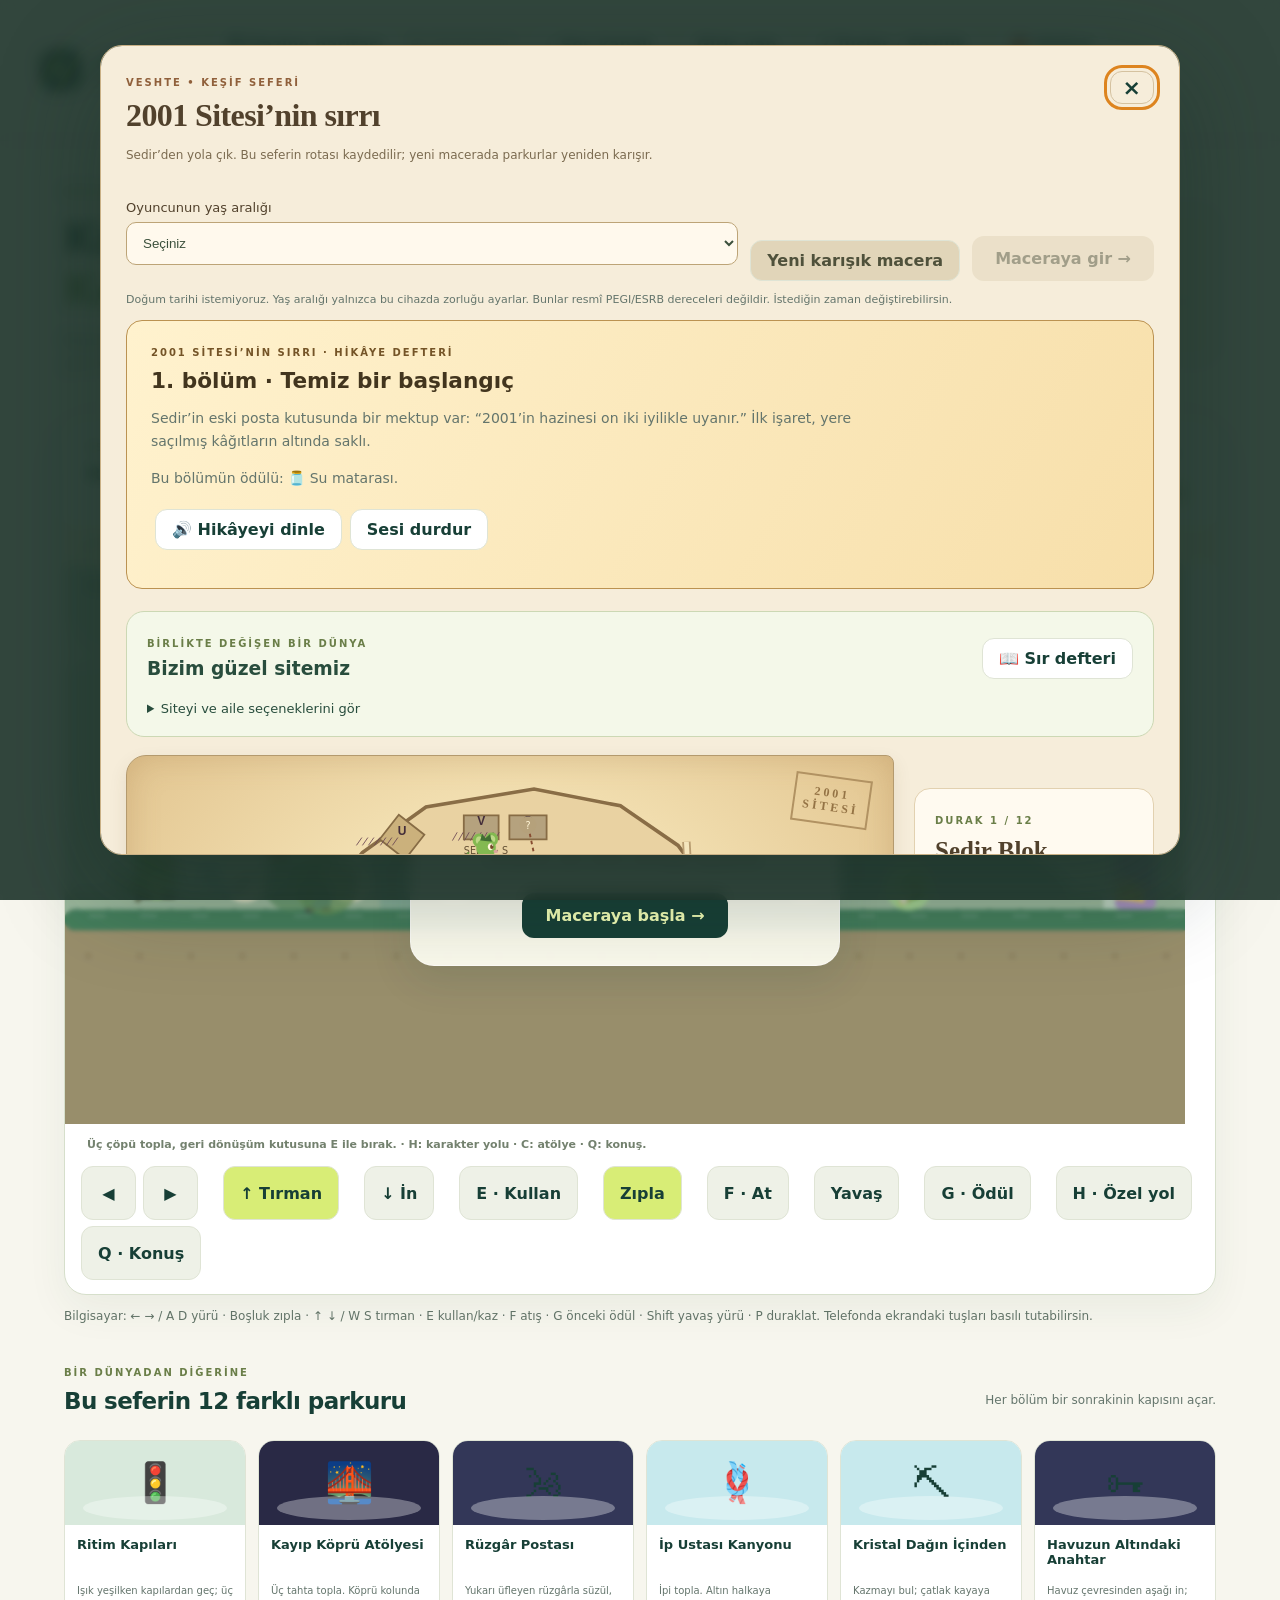
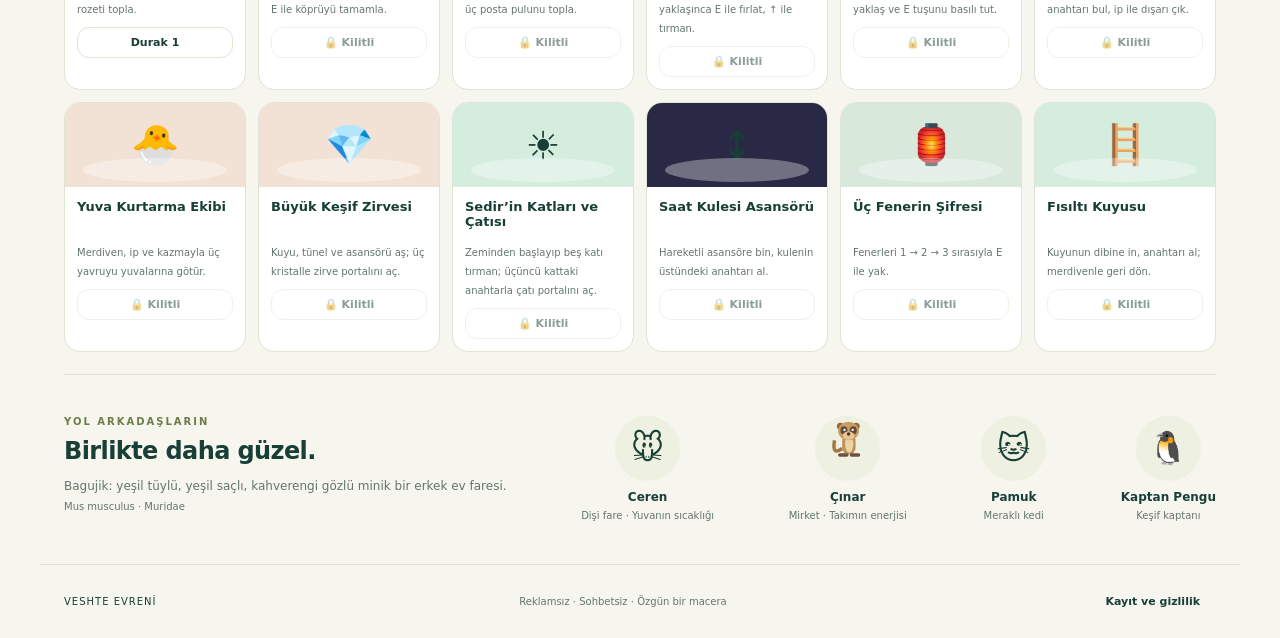
==== classic.html @ 57829d60 "Add installable 3D adventure with 20 stops and reliable delivery quests" ====
<!doctype html>
<html lang="tr"><head><meta charset="utf-8"><meta name="viewport" content="width=device-width, initial-scale=1, viewport-fit=cover"><meta name="theme-color" content="#123b35"><meta name="description" content="Bagujik ile altı dünyada özgün bir platform macerası."><title>Veshte Adventures</title><link rel="stylesheet" href="style.css?v=adventure4"><link rel="stylesheet" href="journey.css?v=adventure4"><link rel="manifest" href="manifest.webmanifest"><meta name="theme-color" content="#244d3d"></head>
<body><header><a class="brand" href="./"><span class="brand-icon">V</span><span>VESHTE <small>ADVENTURES</small></span></a><div class="top-actions"><span id="saveStatus">Bu cihazda kayıt</span><button id="sound" aria-pressed="false" title="Ses aç veya kapat">♪ Ses kapalı</button><button id="parent">Ebeveyn alanı</button></div></header>
<main><section class="intro"><div><span class="eyebrow">RÜZGAR'IN MACERA GÜNLÜĞÜ</span><h1>Küçük patiler.<br><em>Kocaman bir dünya.</em></h1><p>Bagujik ve arkadaşları seni bekliyor. Peynirleri topla,<br class="desktop"> yeni dünyaları keşfet, yuvaya neşe götür!</p></div><div class="progress-card"><span>KEŞİF DEFTERİN</span><strong id="totalStars">0 / 36 yıldız</strong><div class="progress-track"><i id="progressFill"></i></div><small id="profileLabel">Gezgin · Bu cihazdaki maceran</small></div></section>
<section class="game-shell" aria-label="Platform oyunu"><div class="game-top"><div><span id="worldBadge" class="world-badge">01 · PEYNİR TATİL KASABASI</span><h2 id="levelTitle">İlk patiler</h2></div><div class="hud"><span id="cheeseCount">🧀 0 / 12</span><span id="hearts" aria-label="3 can">♥ ♥ ♥</span><button id="pause" aria-label="Oyunu duraklat">Ⅱ</button><button id="restart" aria-label="Bölümü yeniden başlat">↻</button></div></div>
<div class="stage"><canvas id="game" width="960" height="480" tabindex="0" aria-label="Bagujik platform oyunu. A D ile yürü, boşluk ile zıpla, yukarı aşağı ile tırman, E ile araç kullan.">Bu oyun JavaScript ve Canvas destekli tarayıcı gerektirir.</canvas><div id="overlay" class="overlay"><div class="overlay-card"><span id="overlayTag" class="eyebrow">BAGUJIK İLE YOLA ÇIK</span><h2 id="overlayTitle">Macera seni çağırıyor!</h2><p id="overlayText">Ceren: Tatil kasabasının pikniği için peynir toplayalım. Işıklı kapıya ulaş!</p><button id="play" class="primary">Maceraya başla <span>→</span></button><button id="next" class="primary" hidden>Sonraki bölüm →</button></div></div></div>
<div class="game-bottom"><span id="hint">← → / A D: yürü · Boşluk / ↑: zıpla · P: duraklat</span><span>✦ Her adım bir keşif</span></div><div class="touch-controls" aria-label="Dokunmatik kontroller"><div><button data-control="left" aria-label="Sola yürü">◀</button><button data-control="right" aria-label="Sağa yürü">▶</button></div><button data-control="up" aria-label="Yukarı tırman" class="jump">↑ Tırman</button><button data-control="down" aria-label="Aşağı in">↓ İn</button><button data-control="action">E · Kullan</button><button data-control="jump" class="jump">Zıpla</button><button data-control="fire">F · At</button><button data-control="walk">Yavaş</button><button data-control="gift">G · Ödül</button><button data-control="hero">H · Özel yol</button><button data-control="talk">Q · Konuş</button></div></section>
<p class="control-legend">Bilgisayar: ← → / A D yürü · Boşluk zıpla · ↑ ↓ / W S tırman · E kullan/kaz · F atış · G önceki ödül · Shift yavaş yürü · P duraklat. Telefonda ekrandaki tuşları basılı tutabilirsin.</p><section class="world-section"><div class="section-title"><div><span class="eyebrow">BİR DÜNYADAN DİĞERİNE</span><h2>Keşif haritan</h2></div><p>Her bölüm bir sonrakinin kapısını açar.</p></div><div id="worlds" class="world-grid"></div></section>
<section class="friends"><div><span class="eyebrow">YOL ARKADAŞLARIN</span><h2>Birlikte daha güzel.</h2><p>Bagujik: yeşil tüylü, yeşil saçlı, kahverengi gözlü minik bir erkek ev faresi.<br><small>Mus musculus · Muridae</small></p></div><div class="friend"><span>🐭</span><b>Ceren</b><small>Dişi fare · Yuvanın sıcaklığı</small></div><div class="friend"><span><img src="cinar.svg" alt="Mirket" width="38" height="42"></span><b>Çınar</b><small>Mirket · Takımın enerjisi</small></div><div class="friend"><span>🐱</span><b>Pamuk</b><small>Meraklı kedi</small></div><div class="friend"><span>🐧</span><b>Kaptan Pengu</b><small>Keşif kaptanı</small></div></section></main>
<footer>VESHTE EVRENİ <span>Reklamsız · Sohbetsiz · Özgün bir macera</span><button id="privacy">Kayıt ve gizlilik</button></footer>
<dialog id="parentDialog"><form method="dialog"><button class="close" aria-label="Kapat">×</button></form><span class="eyebrow">YETİŞKİNLER İÇİN</span><h2>Ebeveyn alanı</h2><p>Çocuğun e-postası, gerçek adı veya doğum tarihi gerekmez. Hesabı ebeveyn yönetir; oyunda yalnızca takma ad görünür.</p><label>Oyuncunun takma adı<input id="nickname" maxlength="20" placeholder="Gezgin" autocomplete="off"></label><button id="saveNickname">Takma adı kaydet</button><hr><div id="authArea"><p id="authInfo">Bulut kaydı henüz bağlanmadı. Şimdilik ilerleme bu tarayıcıda saklanır.</p><label>Ebeveyn e-posta adresi<input id="email" type="email" autocomplete="email" disabled></label><label class="check"><input id="consent" type="checkbox" disabled> Ebeveynim; takma adın ve oyun ilerlemesinin hesabımda saklanmasını kabul ediyorum.</label><button id="sendCode" disabled>Giriş / üyelik kodu gönder</button><div id="verifyArea" hidden><label>E-postadaki tek kullanımlık kod<input id="otp" inputmode="numeric" autocomplete="one-time-code" maxlength="10"></label><button id="verifyCode">Girişi tamamla</button></div></div><div id="loggedIn" hidden><p>Ebeveyn hesabı açık. Bulut kaydı etkin.</p><button id="sync">İlerlemeyi eşitle</button><button id="logout">Hesaptan çık</button><button id="deleteCloud" class="danger">Buluttaki oyun kaydını sil</button></div><p id="authStatus" role="status"></p><hr><button id="exportSave">Kaydı yedekle</button><label class="file-label">Yedek yükle<input id="importSave" type="file" accept="application/json,.json"></label><button id="resetSave" class="danger">Bu cihazdaki kaydı sıfırla</button><p class="fine">Tarayıcı verilerini silmek yerel kaydı siler. Yedek indirerek saklayabilirsiniz. Oturum yalnızca bu sekme açıkken sürer. Çıkışta misafir kaydına dönülür.</p></dialog>
<dialog id="privacyDialog"><form method="dialog"><button class="close" aria-label="Kapat">×</button></form><h2>Maceranın kaydı</h2><p>Oyun; takma ad, açılan bölümler, en iyi peynir sayıları, yaş aralığı, karakter, kazanılan yetenekler, sefer sırası, soru geçmişi ve ses tercihlerini bu cihazın tarayıcısında saklar. Reklam, sohbet, konum takibi ve herkese açık oyuncu profili yoktur.</p><p>İsteğe bağlı bulut hesabı bağlandığında ebeveyn e-postası Supabase Auth'ta; takma ad ve oyun ilerlemesi yalnızca o ebeveynin erişebildiği kayıtta tutulur. Ebeveyn alanından oyun kaydı silinebilir. Hesabın kendisinin silinmesi için proje sahibi Supabase yönetiminden hesabı kaldırmalıdır.</p><p>Üyelik olmadan da tüm dünyalar oynanarak açılır.</p></dialog>
<script src="config.js?v=adventure4"></script><script src="engine.js?v=adventure4"></script><script src="expedition.js?v=adventure4"></script><script src="community.js?v=adventure4"></script><script src="living.js?v=adventure4"></script><script src="heroes.js?v=adventure4"></script><script src="puzzles.js?v=adventure4"></script><script src="civic-questions.js?v=adventure4"></script><script src="soundscape.js?v=adventure4"></script><script src="mechanisms.js?v=adventure4"></script><script src="community-art.js?v=adventure4"></script><script src="adventure-core.js?v=adventure4"></script><script src="game.js?v=adventure4"></script><script src="journey.js?v=adventure4"></script><script src="expedition-ui.js?v=adventure4"></script><script src="community-ui.js?v=adventure4"></script><script src="living-ui.js?v=adventure4"></script><script src="account-core.js?v=adventure4"></script><script src="account.js?v=adventure4"></script></body></html>
---- style.css ----
:root{--ink:#173f36;--muted:#64756c;--paper:#f7f6ee;--green:#d8ed76;--line:#dfe4d5}*{box-sizing:border-box}body{margin:0;background:var(--paper);color:var(--ink);font-family:Segoe UI,system-ui,sans-serif}button,input{font:inherit}button{cursor:pointer;border:1px solid var(--line);border-radius:12px;padding:10px 16px;color:var(--ink);background:#fff;font-weight:650}button:hover:not(:disabled){background:#eef3df}button:focus-visible,a:focus-visible,input:focus-visible,canvas:focus-visible{outline:3px solid #dd841f;outline-offset:3px}button:disabled{opacity:.5;cursor:not-allowed}button[hidden],[hidden]{display:none!important}header{max-width:1280px;margin:auto;display:flex;align-items:center;justify-content:space-between;padding:24px 40px;border-bottom:1px solid var(--line)}.brand{text-decoration:none;display:flex;align-items:center;gap:12px;font-weight:900;letter-spacing:2px;color:var(--ink)}.brand small{display:block;font-size:10px;letter-spacing:4px;margin-top:2px}.brand-icon{display:grid;place-items:center;width:42px;height:42px;background:var(--ink);color:var(--green);border-radius:15px;font-size:29px;transform:rotate(-7deg)}.top-actions{display:flex;align-items:center;gap:10px}.top-actions>span{font-size:12px;color:var(--muted);margin-right:8px}main{max-width:1200px;margin:auto;padding:0 24px}.intro{display:flex;justify-content:space-between;align-items:center;padding:40px 0 30px;gap:25px}.eyebrow{font-size:10px;font-weight:800;letter-spacing:2px;color:#6a7e48}h1{font-size:clamp(28px,3.5vw,44px);line-height:1.15;letter-spacing:-1.6px;margin:14px 0}h1 em{font-style:normal;color:#668b42}p{line-height:1.65;color:var(--muted);font-size:14px}h2{margin:8px 0;font-size:23px;letter-spacing:-.6px}.progress-card{background:#eeefdf;border:1px solid #e0e2cb;border-radius:18px;padding:23px;width:255px}.progress-card>span{font-size:10px;letter-spacing:1.6px}.progress-card strong{display:block;font-size:24px;margin:10px 0}.progress-card small{font-size:11px;color:var(--muted)}.progress-track{height:6px;background:#d9ddc9;border-radius:20px;margin-bottom:14px;overflow:hidden}.progress-track i{display:block;height:100%;background:#6c963e}.game-shell{background:#fff;border-radius:22px;overflow:hidden;border:1px solid #d6dfcb;box-shadow:0 14px 40px #254b3010}.game-top{padding:16px 22px;display:flex;justify-content:space-between;align-items:center;gap:10px}.world-badge{font-size:10px;font-weight:800;letter-spacing:1.4px;color:#71804e}.game-top h2{font-size:18px;margin-bottom:0}.hud{display:flex;align-items:center;gap:15px;font-weight:750}.hud>span{background:#f5f4e8;padding:8px 12px;border-radius:9px;font-size:14px}#hearts{color:#d96857}.hud button{padding:7px 12px}.stage{position:relative;background:#cde9c8;aspect-ratio:2/1;max-height:560px}canvas{width:100%;height:100%;display:block;touch-action:none}.overlay{position:absolute;inset:0;display:grid;place-items:center;background:#18453229;backdrop-filter:blur(2px);padding:12px}.overlay-card{max-width:430px;text-align:center;background:#fffef3f5;border:1px solid #fff9;padding:27px 32px;border-radius:24px;box-shadow:0 12px 40px #193e3420}.overlay h2{font-size:29px}.primary{background:var(--ink);color:#f4ffb7;border:0;padding:13px 23px;margin-top:8px}.primary:hover:not(:disabled){background:#2d5b43}.primary span{padding-left:28px}.game-bottom{display:flex;justify-content:space-between;padding:13px 22px;color:#73816e;font-size:11px}.touch-controls{display:flex;justify-content:space-between;padding:0 16px 14px;touch-action:none;user-select:none}.touch-controls button{min-width:65px;min-height:46px;background:#eef1e7;margin-right:7px;touch-action:none}.touch-controls .jump{background:var(--green);min-width:120px}.section-title{display:flex;justify-content:space-between;align-items:end;margin:35px 0 18px}.section-title p{font-size:12px}.world-grid{display:grid;grid-template-columns:repeat(6,1fr);gap:12px}.world-card{border:1px solid var(--line);background:#fff;border-radius:16px;overflow:hidden}.world-art{height:84px;display:flex;align-items:center;justify-content:center;font-size:39px;position:relative;background:var(--tint)}.world-art:after{content:'';position:absolute;width:80%;height:24px;border-radius:50%;background:#fff5;bottom:5px}.world-info{padding:12px}.world-info h3{font-size:13px;min-height:34px;margin:0 0 8px}.world-info small{font-size:10px;color:var(--muted)}.level-buttons{display:flex;gap:6px;margin-top:10px}.level-buttons button{padding:8px 4px;flex:1;font-size:11px}.level-buttons .active{background:var(--ink);color:white}.friends{display:flex;align-items:center;justify-content:space-between;gap:20px;padding:35px 0;margin-top:22px;border-top:1px solid var(--line)}.friends h2{font-size:24px}.friends p{font-size:12px}.friend{text-align:center}.friend span{display:block;font-size:32px;background:#eef0e1;border-radius:50%;width:65px;height:65px;line-height:65px;margin:auto auto 9px}.friend b{display:block;font-size:12px}.friend small{font-size:10px;color:var(--muted)}footer{max-width:1200px;margin:auto;display:flex;justify-content:space-between;align-items:center;padding:20px 24px;border-top:1px solid var(--line);font-size:10px;letter-spacing:1px}footer span{color:var(--muted);letter-spacing:0}footer button{border:0;background:transparent;font-size:11px}dialog{border:1px solid var(--line);border-radius:22px;padding:30px;max-width:520px;width:calc(100% - 28px);color:var(--ink);max-height:90dvh}dialog::backdrop{background:#103c3677}dialog label{display:block;font-size:13px;margin:16px 0}dialog input:not([type=checkbox]){display:block;width:100%;padding:11px;border:1px solid #cbd4c3;border-radius:9px;margin-top:7px}.close{float:right;border:0;padding:0 8px;font-size:24px}hr{border:0;border-top:1px solid var(--line);margin:23px 0}.danger{color:#a54737;margin-top:10px}.fine{font-size:11px}.check{line-height:1.5}.file-label input{font-size:12px}#authStatus{font-size:13px;font-weight:600}@media(max-width:760px){header{padding:16px}.top-actions{gap:6px}.top-actions>span{display:none}.top-actions button{font-size:11px;padding:8px}.brand{font-size:12px;gap:7px}.brand small{font-size:7px}.brand-icon{width:32px;height:32px;font-size:22px}main{padding:0 12px}.intro{padding:25px 6px 20px}.intro p{font-size:12px}.progress-card{display:none}h1{font-size:32px}.world-grid{grid-template-columns:repeat(3,1fr)}.game-top{padding:12px;align-items:flex-start}.world-badge{font-size:8px;letter-spacing:.7px}.game-top h2{font-size:14px}.hud{gap:4px}.hud>span{font-size:11px;padding:6px}.hud button{padding:4px 8px}.stage{aspect-ratio:1.45/1}.overlay-card{padding:16px;max-width:320px}.overlay h2{font-size:22px}.overlay p{font-size:12px;margin:8px 0}.overlay .eyebrow{font-size:8px}.primary{padding:10px 15px;font-size:13px}.game-bottom{padding:10px 12px;font-size:9px}.game-bottom>span:last-child{display:none}.section-title{margin-top:28px}.section-title p{display:none}.friends{flex-wrap:wrap;gap:14px}.friends>div:first-child{width:100%}.friend{flex:1}.friend small{font-size:8px}.friend span{width:48px;height:48px;line-height:48px;font-size:26px}footer{padding:14px;font-size:8px}footer span{display:none}}@media(max-height:520px) and (orientation:landscape){.intro,.world-section,.friends,footer,header{display:none}.stage{height:calc(100dvh - 150px);aspect-ratio:auto}.game-shell{border-radius:0}.game-bottom{display:none}.touch-controls{padding-top:8px}}
---- journey.css ----
#journeyDialog{max-width:1080px;width:calc(100% - 24px);background:#f6edda;padding:25px;color:#51412c;border:1px solid #c9b085;box-shadow:0 30px 100px #172e2266}#journeyDialog::backdrop{background:#1e342be8;backdrop-filter:blur(7px)}.map-heading{display:flex;justify-content:space-between;gap:16px;align-items:start}.map-heading h2{font-family:Georgia,serif;font-size:32px;margin:7px 0}.map-heading .eyebrow{color:#90603b}.map-heading button{background:transparent;border-color:#d5c2a0;font-size:22px;padding:3px 12px}.map-intro{font-size:12px;margin:5px 0 18px;color:#7b6b50}.map-layout{display:grid;grid-template-columns:minmax(0,1fr) 240px;gap:20px;align-items:center}.parchment{position:relative;background:radial-gradient(ellipse at 50% 40%,#f8e9bd 15%,#dfc08a 95%);border:1px solid #b49a6e;border-radius:20px 8px 19px 11px;box-shadow:inset 0 0 32px #9d754544,0 7px 18px #5c48291a;overflow:hidden}.parchment svg{display:block;width:100%;padding:15px 5px 0}.map-stamp{position:absolute;top:20px;right:23px;text-align:center;font:700 12px/1.2 Georgia,serif;letter-spacing:3px;color:#947345;transform:rotate(8deg);border:2px double #b19262;padding:8px}.map-caption{display:block;text-align:center;font:italic 10px Georgia,serif;color:#806742;padding:0 12px 15px}.map-card{background:#fffaf0;border:1px solid #e2d1b0;padding:20px;border-radius:16px}.map-card h3{font-family:Georgia,serif;font-size:25px;margin:9px 0}.map-card small{color:#a0845a;font-size:11px}.map-card p{color:#7f7059;font-size:12px}.map-card .primary{width:100%;font-size:12px;padding:12px 8px}.map-card .fine{font-size:10px}#stopStars{color:#ac7332;font-size:12px}.character-heading{display:flex;align-items:center;justify-content:space-between;margin-top:17px}.character-heading h3{font-size:14px}.character-heading span{font-size:10px;color:#938066}.character-grid{display:grid;grid-template-columns:repeat(5,1fr);gap:9px}.character-grid button{background:#fff9ed;border-color:#e2d1b0;padding:12px 8px;display:flex;flex-direction:column;align-items:center;gap:5px;color:#574632}.character-grid button[aria-pressed=true]{background:#e1e6c5;border:2px solid #758553;padding:11px 7px}.character-grid span{font-size:24px}.character-grid b{font-size:12px}.character-grid small{font-size:9px;line-height:1.4;font-weight:400}.stop-list{display:grid;grid-template-columns:repeat(6,1fr);gap:6px;margin-top:17px}.stop-list button{font-size:10px;padding:9px 6px;background:#f6edda;border-color:#dfcfaf;color:#7d6747}.stop-list button.selected{background:#8c5335;color:#fff5db;border-color:#8c5335}.stop-list button:disabled{opacity:.5}.map-note{font-size:9px;text-align:center;color:#9a8667;margin-bottom:0}#challengeDialog{background:#fff8e7;max-width:480px}#challengeChoices{display:flex;gap:10px;flex-wrap:wrap}#challengeChoices button{flex:1;min-width:90px;padding:16px 10px;background:#e9e9cd}#challengeFeedback{color:#896233;min-height:25px}#challengeMap{font-size:12px}#powerStatus{font-size:11px;color:#6d8149}@media(max-width:760px){#journeyDialog{padding:17px;max-height:94dvh}.map-heading h2{font-size:25px}.map-intro{font-size:11px}.map-layout{grid-template-columns:1fr;gap:10px}.map-card{padding:12px}.map-card h3{font-size:20px;margin:4px 0}.map-card p{margin:6px 0}.map-card .fine{display:none}.map-stamp{font-size:8px;top:12px;right:15px;padding:5px}.parchment svg{padding:7px 0 0}.map-caption{font-size:8px;padding-bottom:9px}.character-grid{grid-template-columns:repeat(3,1fr)}.character-grid button{padding:9px 5px}.character-grid button[aria-pressed=true]{padding:8px 4px}.character-grid small{font-size:8px}.stop-list{grid-template-columns:repeat(3,1fr)}#openMap{font-size:0}#openMap:after{content:'🗺';font-size:17px}.game-bottom{display:block}#powerStatus{display:block!important;font-size:10px;margin-top:5px}}

.parchment svg{max-height:43dvh} @media(max-width:760px){.parchment svg{max-height:34dvh}}
.age-row{display:flex;flex-wrap:wrap;align-items:end;gap:12px}.age-row label{flex:1;font-size:13px}.age-row select{display:block;width:100%;padding:12px;margin-top:7px;border:1px solid #bda477;border-radius:10px;background:#fff9ed;color:#3c503c}.age-row button{background:#e1d5b9;color:#4f513b}.character-grid canvas{width:90px;height:100px;object-fit:contain}.character-grid button{min-height:150px}.character-grid small{font-size:11px}#heroDialog{width:min(440px,94vw);background:linear-gradient(135deg,#f6e4ab,#fff8e5 45%,#c8d5ae);border:3px solid #b59a59;border-radius:24px;color:#3f4b35;text-align:center}#closeHero{float:right}#heroCard h2{font:700 35px Georgia;margin:10px}#heroCard p{font-size:13px}#heroPortrait canvas{max-width:100%}.stat-grid{display:grid;grid-template-columns:repeat(3,1fr);gap:10px}.stat-grid div{display:grid;gap:4px}.stat-grid b{font-size:28px}.stat-grid span{font-size:12px}.stat-grid meter{width:100%}.abilities{text-align:left;padding-left:20px;font-size:13px;line-height:1.8}#chooseHero{width:100%;margin-top:10px}#challengeDialog{max-width:600px;width:calc(100% - 30px)}#challengeText{font-size:19px;line-height:1.7}#challengeChoices button{min-height:58px}#challengeDialog>button{font-size:12px;margin:5px 2px}.audio-options{display:grid;gap:12px;padding:15px}.audio-options label{display:flex;gap:15px;justify-content:space-between}.touch-controls{display:flex!important;flex-wrap:wrap;justify-content:space-between;gap:7px}.touch-controls button{min-height:48px;min-width:48px;touch-action:none}#hint{font-weight:600;line-height:1.5}.game-bottom{display:block}#powerStatus{display:block;margin-top:7px}.fine{line-height:1.5}details{margin-top:15px;font-size:13px}#mapWalker{pointer-events:none}@media(max-width:600px){.character-grid{grid-template-columns:repeat(2,1fr)}.character-grid canvas{height:85px}.touch-controls button{padding:10px}.map-heading h2{font-size:24px}}
#heroPortrait canvas{width:180px;height:160px;margin:0 auto}.character-grid canvas{width:90px;height:100px}.character-grid small{min-height:30px}
.control-legend{font-size:12px;color:#617367;line-height:1.6}@media(max-width:600px){.age-row{flex-direction:column;align-items:stretch}.age-row label{width:100%}.age-row select{min-width:0;width:100%}.age-row button{width:100%}}
.chapter-panel{padding:20px 24px;margin:12px 0 22px;border:1px solid #bb9251;border-radius:16px;background:linear-gradient(120deg,#fff2ce,#f7dfaa);color:#42351e}.chapter-panel h3{font-size:1.35rem;margin:8px 0}.chapter-panel p{line-height:1.65;max-width:85ch}.chapter-panel button{margin:4px}.chapter-panel .eyebrow{color:#745427}#guideDialog{max-width:850px;width:92vw;max-height:88vh;overflow:auto;padding:26px;border-radius:20px}#closeGuide{float:right}.keys-grid{display:grid;grid-template-columns:1fr 1fr;gap:10px}.keys-grid>div{padding:12px;background:#eef4ef;border-radius:10px;display:flex;gap:12px;align-items:center;color:#24453b}kbd{font:700 13px system-ui;background:white;border:1px solid #b9c8bf;padding:5px 8px;border-radius:5px}.glossary{display:grid;grid-template-columns:1fr 1fr;gap:12px;margin-top:16px}.glossary article{display:flex;gap:12px;background:#f2f5ee;padding:14px;border-radius:12px;color:#284035}.glossary article>span{font-size:28px}.glossary p{font-size:14px;line-height:1.5;margin:6px 0}.start-choices{display:flex;flex-wrap:wrap;gap:8px;margin-top:14px}#audioStatus{padding:12px;background:#fff2ce;border-radius:9px;color:#45341d}#guideDialog summary{cursor:pointer;font-weight:750;padding:12px 0}@media(max-width:600px){.keys-grid,.glossary{grid-template-columns:1fr}#guideDialog{padding:17px}.chapter-panel{padding:15px}.touch-controls{flex-wrap:wrap}.touch-controls button{min-width:42px;padding:8px}}
.living-panel{background:#f4f8e9;border:1px solid #ccd8b4;border-radius:18px;padding:20px;margin:18px 0;color:#284d3d}.living-title{display:flex;align-items:center;justify-content:space-between;gap:12px}.living-title h3{margin:7px 0}.restored-places{display:grid;grid-template-columns:repeat(3,1fr);gap:8px}.restored-places>div{padding:12px;border-radius:10px;font-size:13px}.restored{background:#dceec3;border:1px solid #9ebd79}.waiting{background:#eeeddf;color:#77786b}.family-options{display:grid;gap:10px;margin-top:18px}.family-options label{display:flex;gap:10px;align-items:center}.family-options input{width:20px;height:20px}#diaryDialog,#workshopDialog,#talkDialog{max-width:760px;width:92vw;max-height:85vh;overflow:auto;padding:26px;border-radius:20px}#closeDiary,#closeWorkshop{float:right}.diary-pages{display:grid;grid-template-columns:1fr 1fr;gap:12px}.diary-pages article,.recipe{padding:16px;background:#f5ecd5;border-radius:12px;margin:10px 0;color:#4a432e}.diary-pages h3{margin:0 0 8px}.recipe button{display:block;margin-top:10px}#talkDialog button{margin:6px;display:block}.big-controls .touch-controls button{min-height:54px;min-width:55px;font-size:16px}.touch-controls{flex-wrap:wrap;gap:6px}.top-actions{flex-wrap:wrap}.account-grid{display:grid;gap:12px}.account-actions{display:flex;flex-wrap:wrap;gap:8px}.league-list{width:100%;border-collapse:collapse}.league-list td,.league-list th{padding:10px;text-align:left;border-bottom:1px solid #d7dfcf}@media(max-width:600px){.restored-places{grid-template-columns:1fr 1fr}.diary-pages{grid-template-columns:1fr}.living-title{align-items:start;flex-direction:column}.big-controls .touch-controls button{min-height:52px;min-width:48px;font-size:14px}}

/* Keep the inventory with lives, at the upper right of the play area. */
.game-top{align-items:flex-start}.game-top>.hud{margin-left:auto;max-width:62%;justify-content:flex-end;flex-wrap:wrap;gap:6px}.hud #powerStatus{flex-basis:100%;text-align:right;white-space:normal;font-size:12px;line-height:1.6;margin:0;padding:6px 10px;color:#244d3c;background:#eef4dc}
#objectiveStatus{margin:0;padding:9px 16px;background:#fff5d9;border-top:1px solid #e9dfc0;font-size:13px;line-height:1.55;color:#594724}#authStatus{background:#edf4dc;border:1px solid #b7c99d;padding:12px;border-radius:10px;line-height:1.65}#authStatus:empty{display:none}.account-actions{display:flex;flex-wrap:wrap;gap:8px}
@media(max-width:600px){.game-top{flex-wrap:wrap}.game-top>.hud{max-width:100%;width:100%}.hud #powerStatus{font-size:11px}#objectiveStatus{font-size:12px;padding:8px 12px}}

.auth-tabs{display:flex;gap:8px;margin:15px 0}.auth-tabs button{flex:1}.auth-tabs [aria-pressed=true]{background:#173f36;color:#fff}.account-grid{display:grid;gap:12px}#codeArea button{margin:6px 4px 0 0}#haveCode{font-size:12px;border:0;padding-left:0;margin-top:12px}#parentDialog{max-width:460px}#localAccountSettings{border-top:1px solid #dfe4d5;padding-top:12px;margin-top:22px}#localAccountSettings summary{cursor:pointer}#signupCode{font-size:22px;letter-spacing:4px}
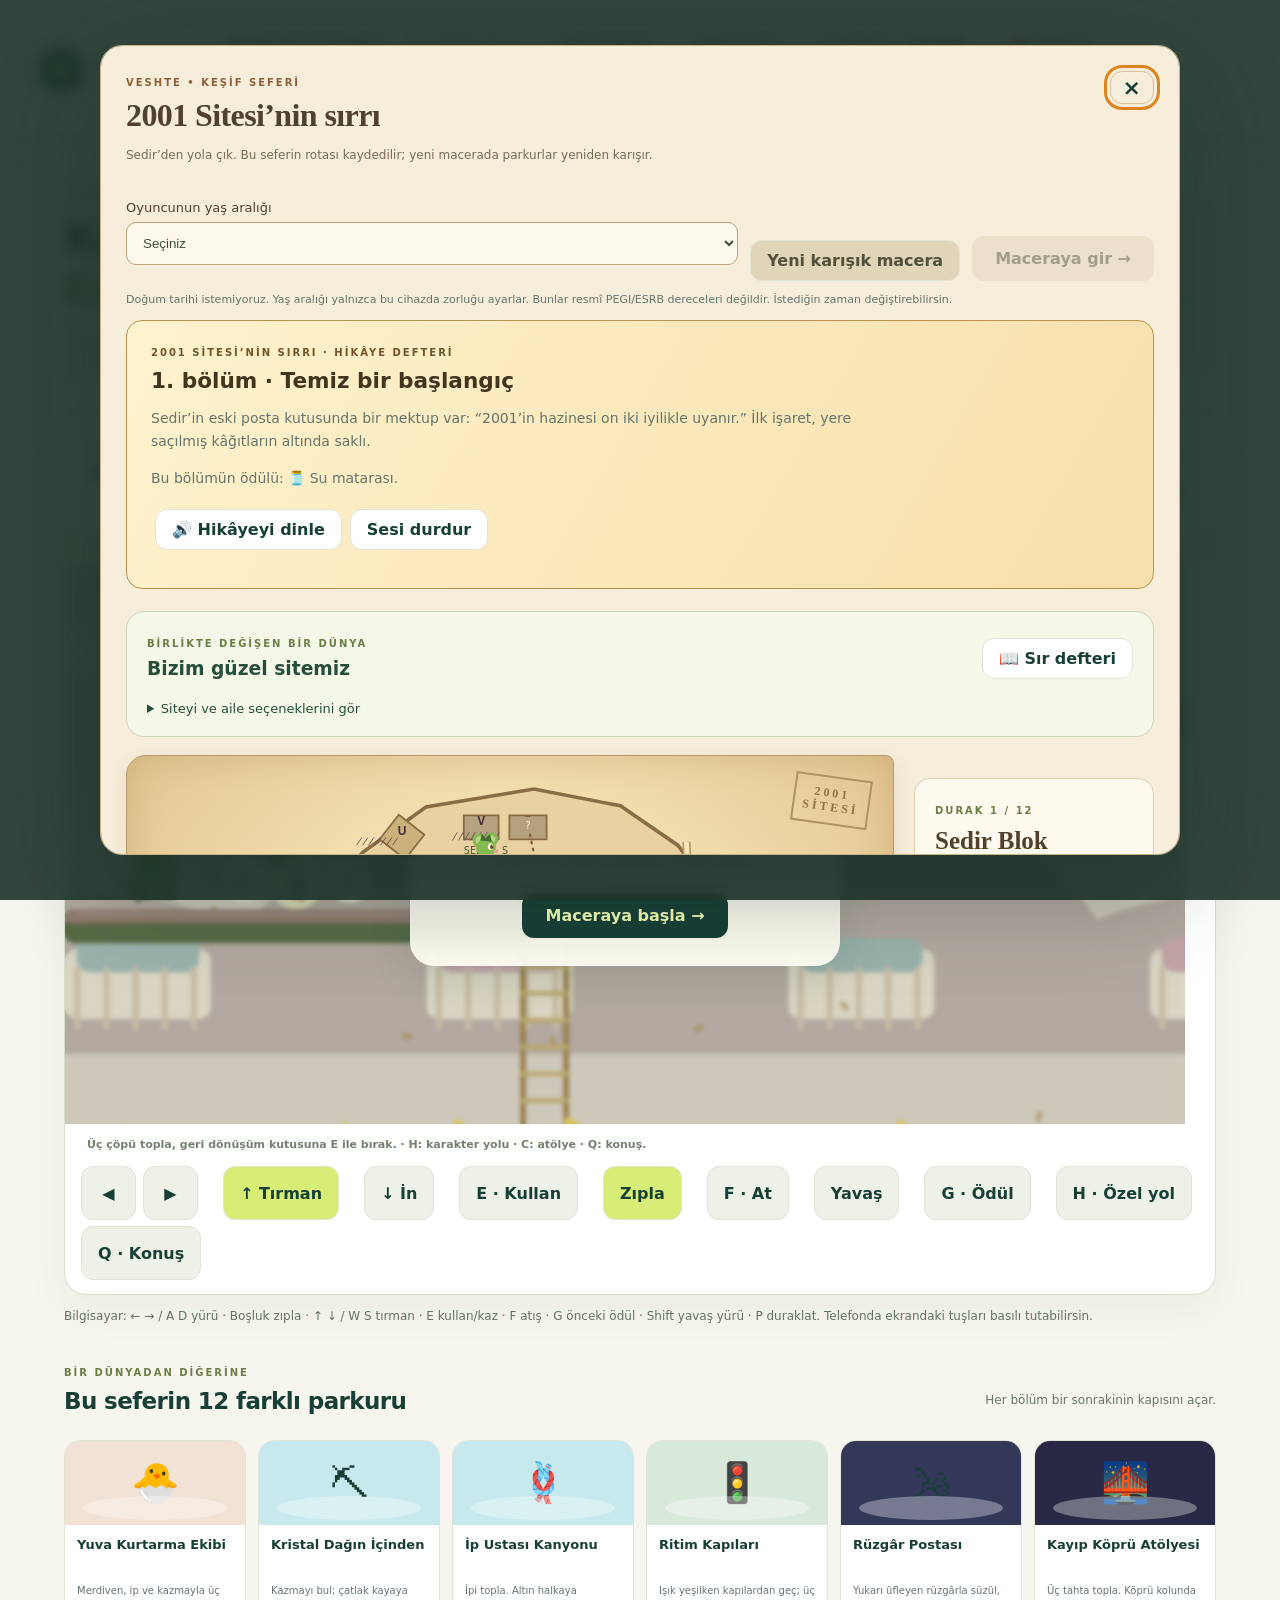
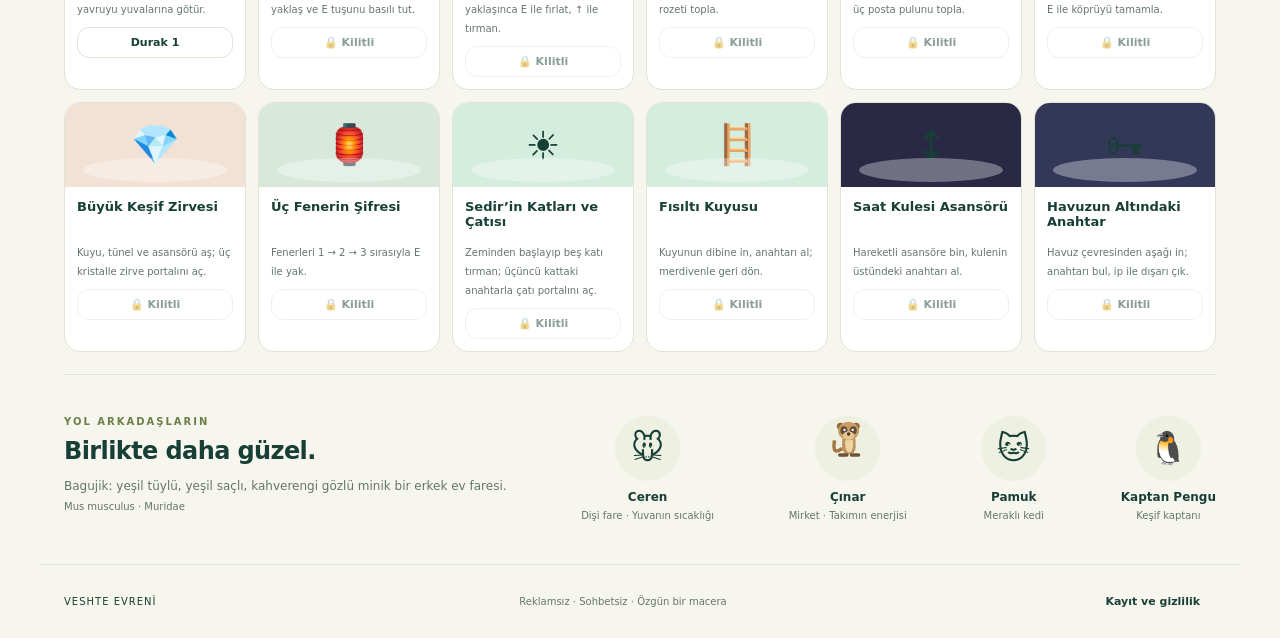
==== commit e1cdc214: "Enlarge mobile game and clarify carry quests" ====
--- a/classic.html
+++ b/classic.html
@@ -1,5 +1,5 @@
 <!doctype html>
-<html lang="tr"><head><meta charset="utf-8"><meta name="viewport" content="width=device-width, initial-scale=1, viewport-fit=cover"><meta name="theme-color" content="#123b35"><meta name="description" content="Bagujik ile altı dünyada özgün bir platform macerası."><title>Veshte Adventures</title><link rel="stylesheet" href="style.css?v=adventure4"><link rel="stylesheet" href="journey.css?v=adventure4"><link rel="manifest" href="manifest.webmanifest"><meta name="theme-color" content="#244d3d"></head>
+<html lang="tr"><head><meta charset="utf-8"><meta name="viewport" content="width=device-width, initial-scale=1, viewport-fit=cover"><meta name="theme-color" content="#123b35"><meta name="description" content="Bagujik ile altı dünyada özgün bir platform macerası."><title>Veshte Adventures</title><link rel="stylesheet" href="style.css?v=mobile6"><link rel="stylesheet" href="journey.css?v=mobile6"><link rel="manifest" href="manifest.webmanifest"><meta name="theme-color" content="#244d3d"></head>
 <body><header><a class="brand" href="./"><span class="brand-icon">V</span><span>VESHTE <small>ADVENTURES</small></span></a><div class="top-actions"><span id="saveStatus">Bu cihazda kayıt</span><button id="sound" aria-pressed="false" title="Ses aç veya kapat">♪ Ses kapalı</button><button id="parent">Ebeveyn alanı</button></div></header>
 <main><section class="intro"><div><span class="eyebrow">RÜZGAR'IN MACERA GÜNLÜĞÜ</span><h1>Küçük patiler.<br><em>Kocaman bir dünya.</em></h1><p>Bagujik ve arkadaşları seni bekliyor. Peynirleri topla,<br class="desktop"> yeni dünyaları keşfet, yuvaya neşe götür!</p></div><div class="progress-card"><span>KEŞİF DEFTERİN</span><strong id="totalStars">0 / 36 yıldız</strong><div class="progress-track"><i id="progressFill"></i></div><small id="profileLabel">Gezgin · Bu cihazdaki maceran</small></div></section>
 <section class="game-shell" aria-label="Platform oyunu"><div class="game-top"><div><span id="worldBadge" class="world-badge">01 · PEYNİR TATİL KASABASI</span><h2 id="levelTitle">İlk patiler</h2></div><div class="hud"><span id="cheeseCount">🧀 0 / 12</span><span id="hearts" aria-label="3 can">♥ ♥ ♥</span><button id="pause" aria-label="Oyunu duraklat">Ⅱ</button><button id="restart" aria-label="Bölümü yeniden başlat">↻</button></div></div>
@@ -10,5 +10,5 @@
 <footer>VESHTE EVRENİ <span>Reklamsız · Sohbetsiz · Özgün bir macera</span><button id="privacy">Kayıt ve gizlilik</button></footer>
 <dialog id="parentDialog"><form method="dialog"><button class="close" aria-label="Kapat">×</button></form><span class="eyebrow">YETİŞKİNLER İÇİN</span><h2>Ebeveyn alanı</h2><p>Çocuğun e-postası, gerçek adı veya doğum tarihi gerekmez. Hesabı ebeveyn yönetir; oyunda yalnızca takma ad görünür.</p><label>Oyuncunun takma adı<input id="nickname" maxlength="20" placeholder="Gezgin" autocomplete="off"></label><button id="saveNickname">Takma adı kaydet</button><hr><div id="authArea"><p id="authInfo">Bulut kaydı henüz bağlanmadı. Şimdilik ilerleme bu tarayıcıda saklanır.</p><label>Ebeveyn e-posta adresi<input id="email" type="email" autocomplete="email" disabled></label><label class="check"><input id="consent" type="checkbox" disabled> Ebeveynim; takma adın ve oyun ilerlemesinin hesabımda saklanmasını kabul ediyorum.</label><button id="sendCode" disabled>Giriş / üyelik kodu gönder</button><div id="verifyArea" hidden><label>E-postadaki tek kullanımlık kod<input id="otp" inputmode="numeric" autocomplete="one-time-code" maxlength="10"></label><button id="verifyCode">Girişi tamamla</button></div></div><div id="loggedIn" hidden><p>Ebeveyn hesabı açık. Bulut kaydı etkin.</p><button id="sync">İlerlemeyi eşitle</button><button id="logout">Hesaptan çık</button><button id="deleteCloud" class="danger">Buluttaki oyun kaydını sil</button></div><p id="authStatus" role="status"></p><hr><button id="exportSave">Kaydı yedekle</button><label class="file-label">Yedek yükle<input id="importSave" type="file" accept="application/json,.json"></label><button id="resetSave" class="danger">Bu cihazdaki kaydı sıfırla</button><p class="fine">Tarayıcı verilerini silmek yerel kaydı siler. Yedek indirerek saklayabilirsiniz. Oturum yalnızca bu sekme açıkken sürer. Çıkışta misafir kaydına dönülür.</p></dialog>
 <dialog id="privacyDialog"><form method="dialog"><button class="close" aria-label="Kapat">×</button></form><h2>Maceranın kaydı</h2><p>Oyun; takma ad, açılan bölümler, en iyi peynir sayıları, yaş aralığı, karakter, kazanılan yetenekler, sefer sırası, soru geçmişi ve ses tercihlerini bu cihazın tarayıcısında saklar. Reklam, sohbet, konum takibi ve herkese açık oyuncu profili yoktur.</p><p>İsteğe bağlı bulut hesabı bağlandığında ebeveyn e-postası Supabase Auth'ta; takma ad ve oyun ilerlemesi yalnızca o ebeveynin erişebildiği kayıtta tutulur. Ebeveyn alanından oyun kaydı silinebilir. Hesabın kendisinin silinmesi için proje sahibi Supabase yönetiminden hesabı kaldırmalıdır.</p><p>Üyelik olmadan da tüm dünyalar oynanarak açılır.</p></dialog>
-<script src="config.js?v=adventure4"></script><script src="engine.js?v=adventure4"></script><script src="expedition.js?v=adventure4"></script><script src="community.js?v=adventure4"></script><script src="living.js?v=adventure4"></script><script src="heroes.js?v=adventure4"></script><script src="puzzles.js?v=adventure4"></script><script src="civic-questions.js?v=adventure4"></script><script src="soundscape.js?v=adventure4"></script><script src="mechanisms.js?v=adventure4"></script><script src="community-art.js?v=adventure4"></script><script src="adventure-core.js?v=adventure4"></script><script src="game.js?v=adventure4"></script><script src="journey.js?v=adventure4"></script><script src="expedition-ui.js?v=adventure4"></script><script src="community-ui.js?v=adventure4"></script><script src="living-ui.js?v=adventure4"></script><script src="account-core.js?v=adventure4"></script><script src="account.js?v=adventure4"></script></body></html>
+<script src="config.js?v=mobile6"></script><script src="engine.js?v=mobile6"></script><script src="expedition.js?v=mobile6"></script><script src="community.js?v=mobile6"></script><script src="living.js?v=mobile6"></script><script src="heroes.js?v=mobile6"></script><script src="puzzles.js?v=mobile6"></script><script src="civic-questions.js?v=mobile6"></script><script src="soundscape.js?v=mobile6"></script><script src="mechanisms.js?v=mobile6"></script><script src="community-art.js?v=mobile6"></script><script src="adventure-core.js?v=mobile6"></script><script src="game.js?v=mobile6"></script><script src="journey.js?v=mobile6"></script><script src="expedition-ui.js?v=mobile6"></script><script src="community-ui.js?v=mobile6"></script><script src="living-ui.js?v=mobile6"></script><script src="account-core.js?v=mobile6"></script><script src="account.js?v=mobile6"></script></body></html>
 
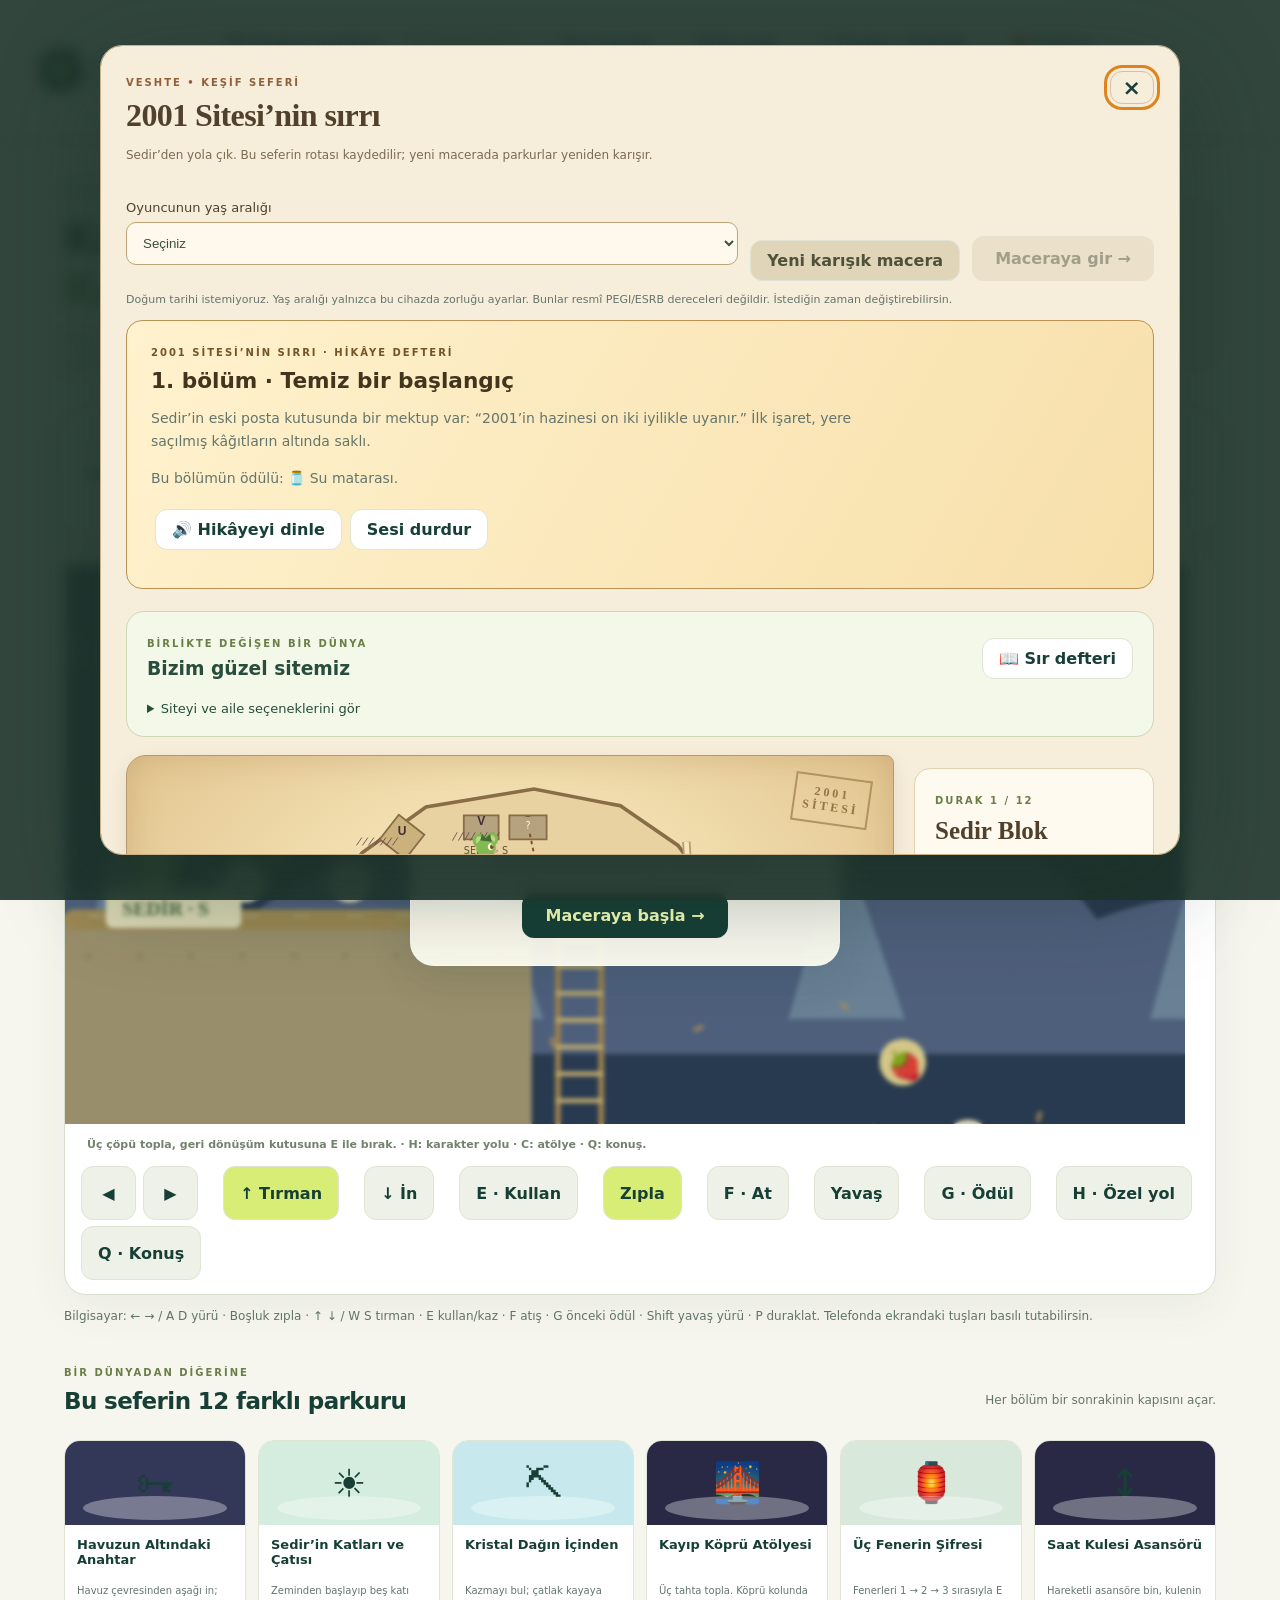
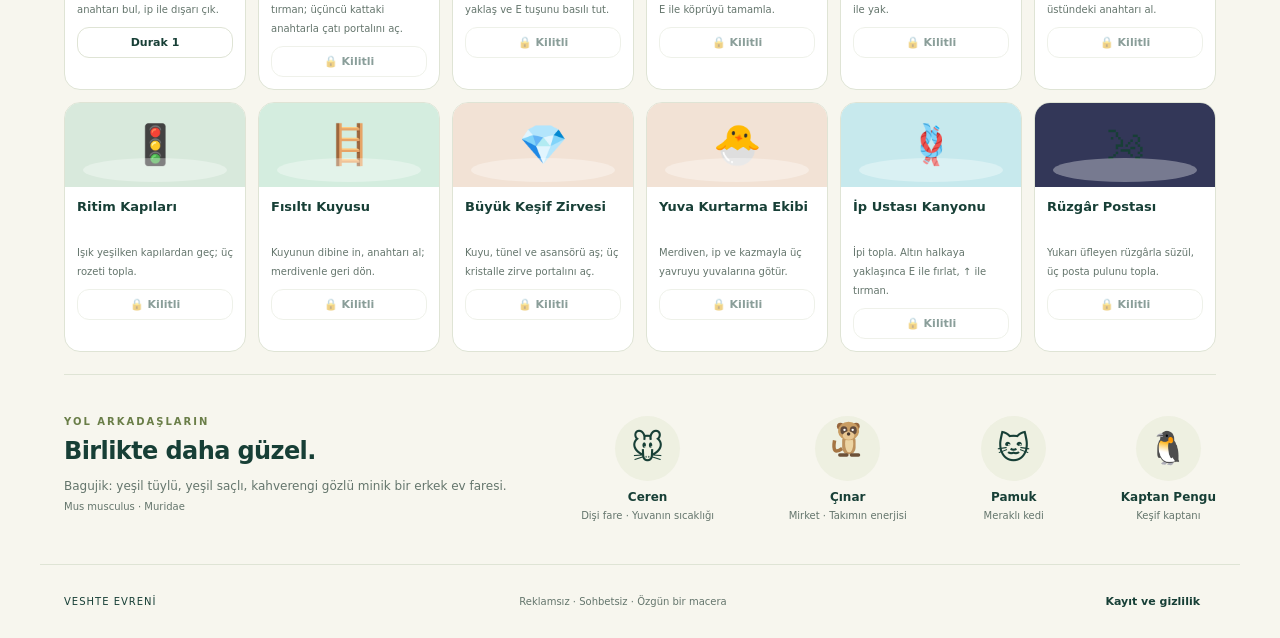
==== commit 92c7b9ff: "Use full-screen mobile play with translucent controls" ====
--- a/classic.html
+++ b/classic.html
@@ -1,5 +1,5 @@
 <!doctype html>
-<html lang="tr"><head><meta charset="utf-8"><meta name="viewport" content="width=device-width, initial-scale=1, viewport-fit=cover"><meta name="theme-color" content="#123b35"><meta name="description" content="Bagujik ile altı dünyada özgün bir platform macerası."><title>Veshte Adventures</title><link rel="stylesheet" href="style.css?v=mobile6"><link rel="stylesheet" href="journey.css?v=mobile6"><link rel="manifest" href="manifest.webmanifest"><meta name="theme-color" content="#244d3d"></head>
+<html lang="tr"><head><meta charset="utf-8"><meta name="viewport" content="width=device-width, initial-scale=1, viewport-fit=cover"><meta name="theme-color" content="#123b35"><meta name="description" content="Bagujik ile altı dünyada özgün bir platform macerası."><title>Veshte Adventures</title><link rel="stylesheet" href="style.css?v=mobile7"><link rel="stylesheet" href="journey.css?v=mobile7"><link rel="manifest" href="manifest.webmanifest"><meta name="theme-color" content="#244d3d"></head>
 <body><header><a class="brand" href="./"><span class="brand-icon">V</span><span>VESHTE <small>ADVENTURES</small></span></a><div class="top-actions"><span id="saveStatus">Bu cihazda kayıt</span><button id="sound" aria-pressed="false" title="Ses aç veya kapat">♪ Ses kapalı</button><button id="parent">Ebeveyn alanı</button></div></header>
 <main><section class="intro"><div><span class="eyebrow">RÜZGAR'IN MACERA GÜNLÜĞÜ</span><h1>Küçük patiler.<br><em>Kocaman bir dünya.</em></h1><p>Bagujik ve arkadaşları seni bekliyor. Peynirleri topla,<br class="desktop"> yeni dünyaları keşfet, yuvaya neşe götür!</p></div><div class="progress-card"><span>KEŞİF DEFTERİN</span><strong id="totalStars">0 / 36 yıldız</strong><div class="progress-track"><i id="progressFill"></i></div><small id="profileLabel">Gezgin · Bu cihazdaki maceran</small></div></section>
 <section class="game-shell" aria-label="Platform oyunu"><div class="game-top"><div><span id="worldBadge" class="world-badge">01 · PEYNİR TATİL KASABASI</span><h2 id="levelTitle">İlk patiler</h2></div><div class="hud"><span id="cheeseCount">🧀 0 / 12</span><span id="hearts" aria-label="3 can">♥ ♥ ♥</span><button id="pause" aria-label="Oyunu duraklat">Ⅱ</button><button id="restart" aria-label="Bölümü yeniden başlat">↻</button></div></div>
@@ -10,5 +10,5 @@
 <footer>VESHTE EVRENİ <span>Reklamsız · Sohbetsiz · Özgün bir macera</span><button id="privacy">Kayıt ve gizlilik</button></footer>
 <dialog id="parentDialog"><form method="dialog"><button class="close" aria-label="Kapat">×</button></form><span class="eyebrow">YETİŞKİNLER İÇİN</span><h2>Ebeveyn alanı</h2><p>Çocuğun e-postası, gerçek adı veya doğum tarihi gerekmez. Hesabı ebeveyn yönetir; oyunda yalnızca takma ad görünür.</p><label>Oyuncunun takma adı<input id="nickname" maxlength="20" placeholder="Gezgin" autocomplete="off"></label><button id="saveNickname">Takma adı kaydet</button><hr><div id="authArea"><p id="authInfo">Bulut kaydı henüz bağlanmadı. Şimdilik ilerleme bu tarayıcıda saklanır.</p><label>Ebeveyn e-posta adresi<input id="email" type="email" autocomplete="email" disabled></label><label class="check"><input id="consent" type="checkbox" disabled> Ebeveynim; takma adın ve oyun ilerlemesinin hesabımda saklanmasını kabul ediyorum.</label><button id="sendCode" disabled>Giriş / üyelik kodu gönder</button><div id="verifyArea" hidden><label>E-postadaki tek kullanımlık kod<input id="otp" inputmode="numeric" autocomplete="one-time-code" maxlength="10"></label><button id="verifyCode">Girişi tamamla</button></div></div><div id="loggedIn" hidden><p>Ebeveyn hesabı açık. Bulut kaydı etkin.</p><button id="sync">İlerlemeyi eşitle</button><button id="logout">Hesaptan çık</button><button id="deleteCloud" class="danger">Buluttaki oyun kaydını sil</button></div><p id="authStatus" role="status"></p><hr><button id="exportSave">Kaydı yedekle</button><label class="file-label">Yedek yükle<input id="importSave" type="file" accept="application/json,.json"></label><button id="resetSave" class="danger">Bu cihazdaki kaydı sıfırla</button><p class="fine">Tarayıcı verilerini silmek yerel kaydı siler. Yedek indirerek saklayabilirsiniz. Oturum yalnızca bu sekme açıkken sürer. Çıkışta misafir kaydına dönülür.</p></dialog>
 <dialog id="privacyDialog"><form method="dialog"><button class="close" aria-label="Kapat">×</button></form><h2>Maceranın kaydı</h2><p>Oyun; takma ad, açılan bölümler, en iyi peynir sayıları, yaş aralığı, karakter, kazanılan yetenekler, sefer sırası, soru geçmişi ve ses tercihlerini bu cihazın tarayıcısında saklar. Reklam, sohbet, konum takibi ve herkese açık oyuncu profili yoktur.</p><p>İsteğe bağlı bulut hesabı bağlandığında ebeveyn e-postası Supabase Auth'ta; takma ad ve oyun ilerlemesi yalnızca o ebeveynin erişebildiği kayıtta tutulur. Ebeveyn alanından oyun kaydı silinebilir. Hesabın kendisinin silinmesi için proje sahibi Supabase yönetiminden hesabı kaldırmalıdır.</p><p>Üyelik olmadan da tüm dünyalar oynanarak açılır.</p></dialog>
-<script src="config.js?v=mobile6"></script><script src="engine.js?v=mobile6"></script><script src="expedition.js?v=mobile6"></script><script src="community.js?v=mobile6"></script><script src="living.js?v=mobile6"></script><script src="heroes.js?v=mobile6"></script><script src="puzzles.js?v=mobile6"></script><script src="civic-questions.js?v=mobile6"></script><script src="soundscape.js?v=mobile6"></script><script src="mechanisms.js?v=mobile6"></script><script src="community-art.js?v=mobile6"></script><script src="adventure-core.js?v=mobile6"></script><script src="game.js?v=mobile6"></script><script src="journey.js?v=mobile6"></script><script src="expedition-ui.js?v=mobile6"></script><script src="community-ui.js?v=mobile6"></script><script src="living-ui.js?v=mobile6"></script><script src="account-core.js?v=mobile6"></script><script src="account.js?v=mobile6"></script></body></html>
+<script src="config.js?v=mobile7"></script><script src="engine.js?v=mobile7"></script><script src="expedition.js?v=mobile7"></script><script src="community.js?v=mobile7"></script><script src="living.js?v=mobile7"></script><script src="heroes.js?v=mobile7"></script><script src="puzzles.js?v=mobile7"></script><script src="civic-questions.js?v=mobile7"></script><script src="soundscape.js?v=mobile7"></script><script src="mechanisms.js?v=mobile7"></script><script src="community-art.js?v=mobile7"></script><script src="adventure-core.js?v=mobile7"></script><script src="game.js?v=mobile7"></script><script src="journey.js?v=mobile7"></script><script src="expedition-ui.js?v=mobile7"></script><script src="community-ui.js?v=mobile7"></script><script src="living-ui.js?v=mobile7"></script><script src="account-core.js?v=mobile7"></script><script src="account.js?v=mobile7"></script></body></html>
 
